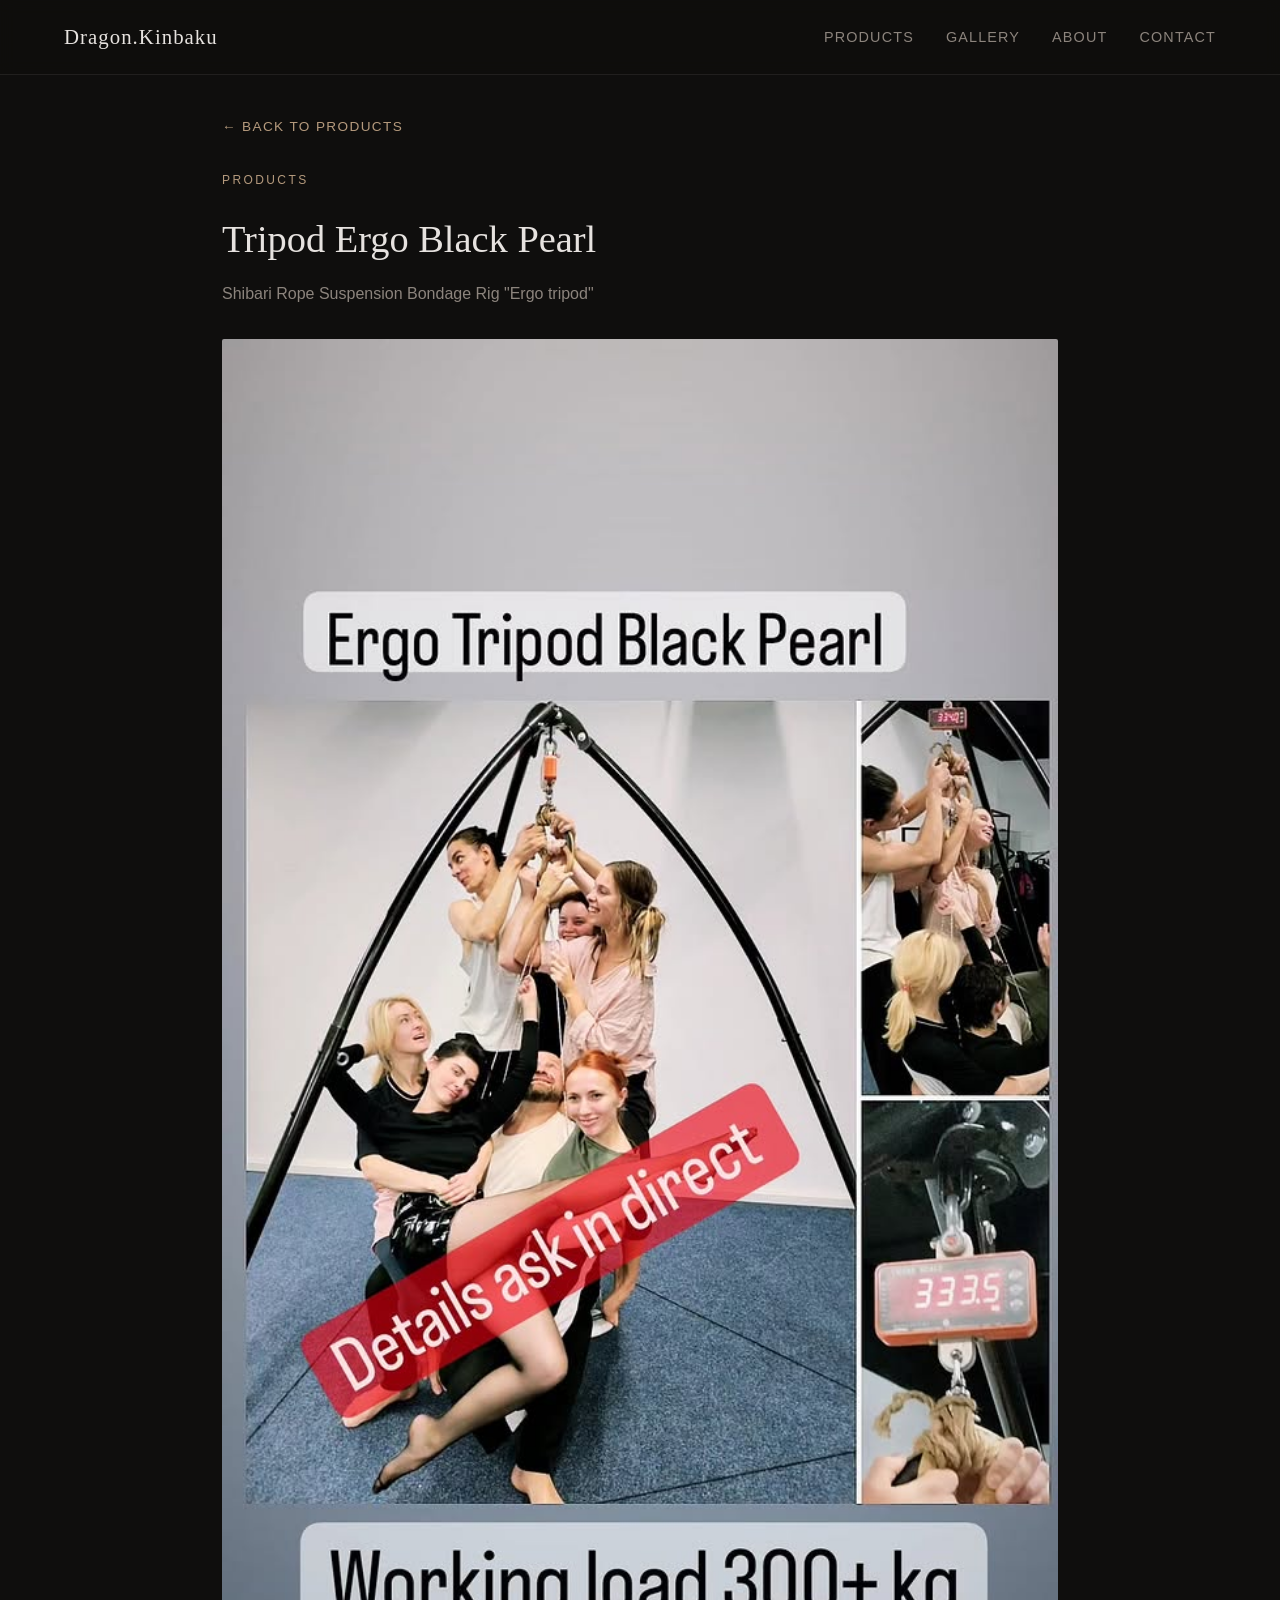
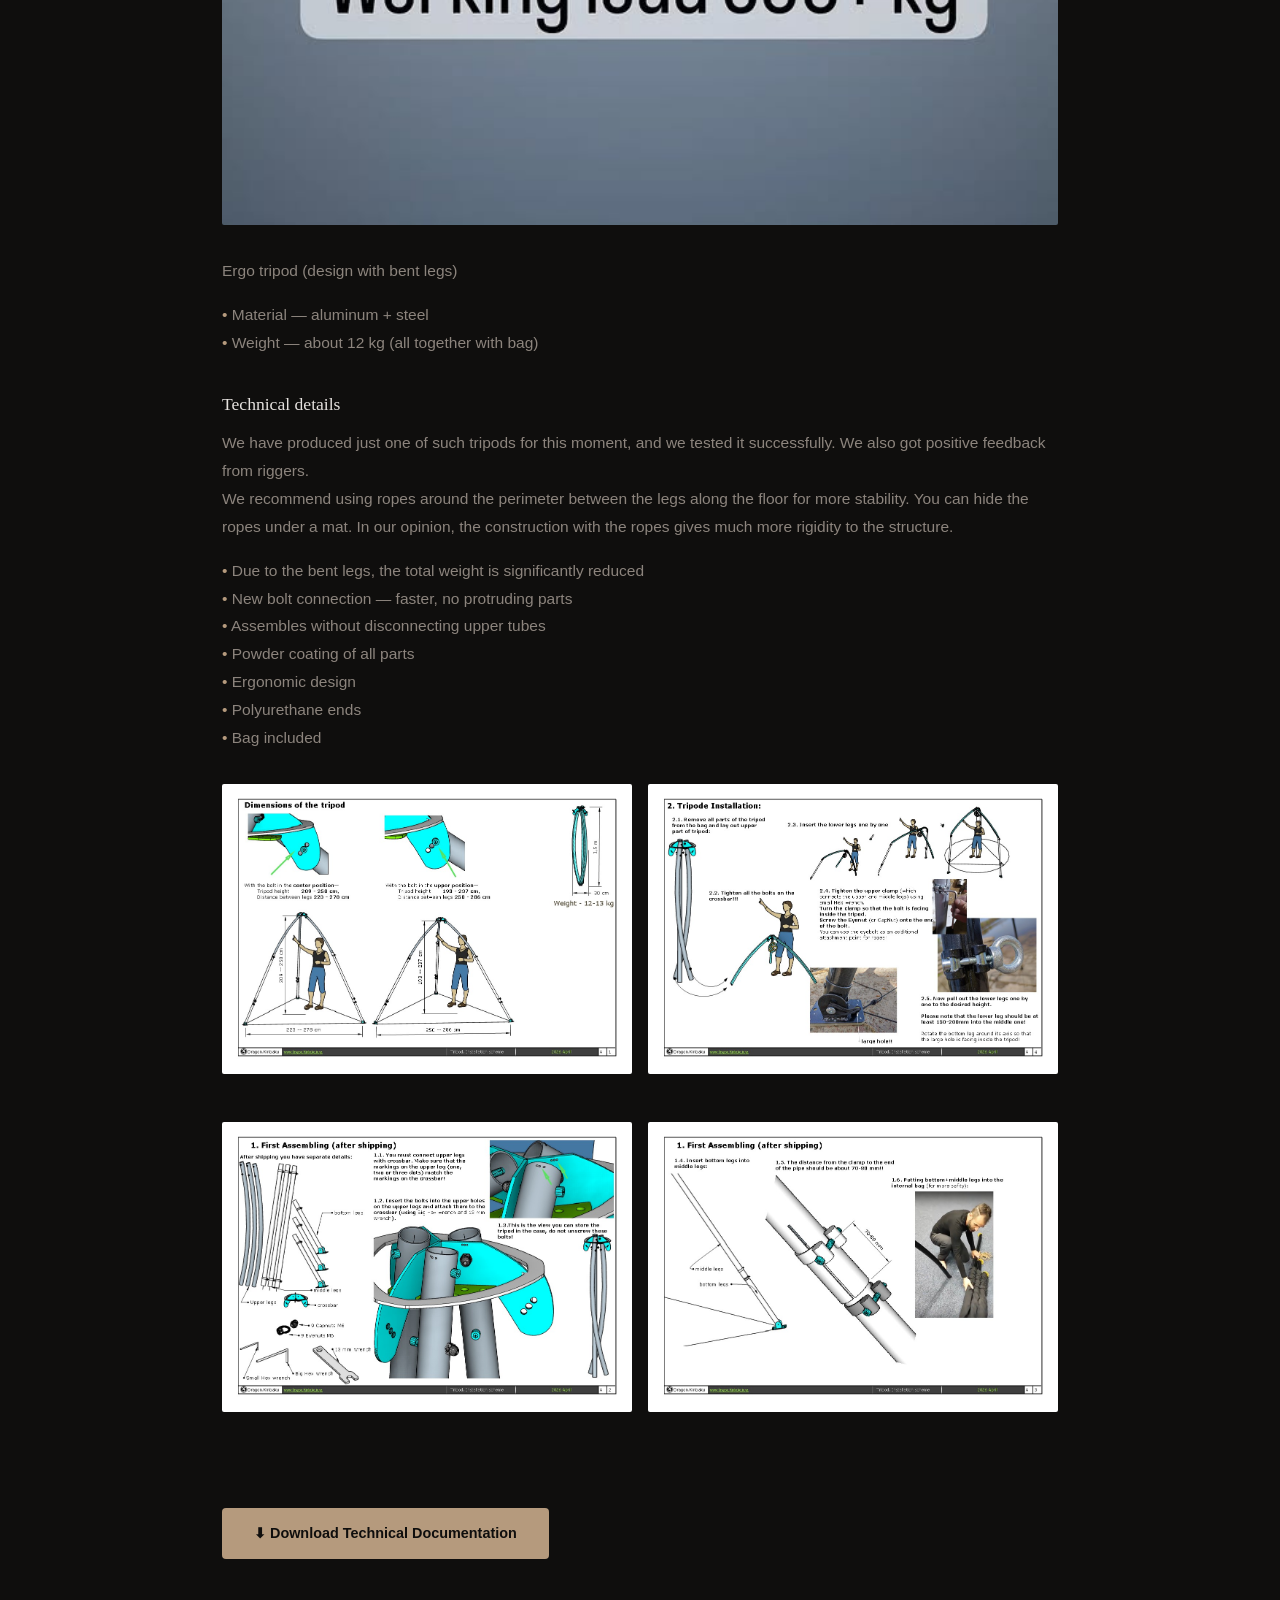
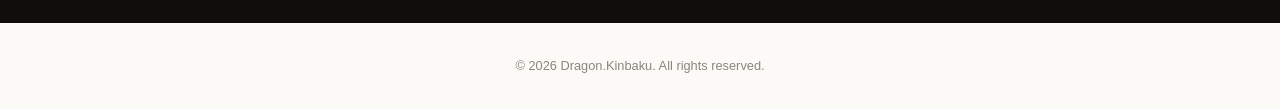
==== Tripode1/index.html @ fb248b82 "Виріб1 тепер окрема сторінка /Tripode1 замість модального вікна" ====
<!DOCTYPE html>
<html lang="en">
<head>
  <meta charset="UTF-8" />
  <meta name="viewport" content="width=device-width, initial-scale=1.0" />
  <title>Tripod Ergo Black Pearl — Dragon.Kinbaku</title>
  <link rel="stylesheet" href="../style.css" />
  <style>
    .product-page {
      max-width: 900px;
      margin: 0 auto;
      padding: 7rem 2rem 4rem;
    }
    .product-back {
      display: inline-block;
      margin-bottom: 2rem;
      color: var(--color-accent);
      text-decoration: none;
      font-size: 0.85rem;
      letter-spacing: 0.1em;
      text-transform: uppercase;
      transition: opacity 0.2s;
    }
    .product-back:hover { opacity: 0.7; }
    .product-label {
      font-size: 0.75rem;
      letter-spacing: 0.2em;
      text-transform: uppercase;
      color: var(--color-accent);
      margin-bottom: 1rem;
    }
    .product-title {
      font-family: var(--font-serif);
      font-size: clamp(1.8rem, 3vw, 2.8rem);
      font-weight: normal;
      color: var(--color-dark);
      margin-bottom: 0.5rem;
    }
    .product-short {
      color: var(--color-gray);
      font-size: 1rem;
      margin-bottom: 2rem;
    }
    .product-img {
      width: 100%;
      height: auto;
      display: block;
      border-radius: 2px;
      margin-bottom: 2rem;
      cursor: zoom-in;
    }
    .product-body {
      color: var(--color-gray);
      font-size: 0.97rem;
      line-height: 1.8;
    }
    .product-body ul {
      list-style: none;
      padding: 0;
      margin: 1rem 0;
    }
    .product-body ul li::before { content: "• "; color: var(--color-accent); }
    .product-body h3 {
      font-family: var(--font-serif);
      font-size: 1.1rem;
      font-weight: normal;
      color: var(--color-dark);
      margin: 2rem 0 0.5rem;
    }
    .product-images {
      display: grid;
      grid-template-columns: 1fr 1fr;
      gap: 1rem;
      margin: 2rem 0;
    }
    @media (max-width: 600px) {
      .product-images { grid-template-columns: 1fr; }
    }
    .download-btn {
      display: inline-block;
      margin-top: 2rem;
      padding: 0.85rem 2rem;
      background: var(--color-accent);
      color: #0f0e0d;
      text-decoration: none;
      font-weight: 600;
      font-size: 0.9rem;
      border-radius: 4px;
      transition: opacity 0.2s;
    }
    .download-btn:hover { opacity: 0.8; }
  </style>
</head>
<body style="background: var(--color-bg);">

  <!-- Nav -->
  <nav>
    <a href="../index.html#hero" class="nav-logo">Dragon.Kinbaku</a>
    <ul class="nav-links">
      <li><a href="../index.html#catalog">Products</a></li>
      <li><a href="../index.html#gallery">Gallery</a></li>
      <li><a href="../index.html#about">About</a></li>
      <li><a href="../index.html#contacts">Contact</a></li>
    </ul>
    <button class="burger" aria-label="Menu" aria-expanded="false">
      <span></span><span></span><span></span>
    </button>
  </nav>

  <div class="product-page">
    <a href="../index.html#catalog" class="product-back">← Back to Products</a>

    <p class="product-label">Products</p>
    <h1 class="product-title">Tripod Ergo Black Pearl</h1>
    <p class="product-short">Shibari Rope Suspension Bondage Rig "Ergo tripod"</p>

    <img src="../Portfolio/f03_Rig1.jpg" class="product-img zoomable" alt="Ergo tripod preview" />

    <div class="product-body">
      <p>Ergo tripod (design with bent legs)</p>

      <ul>
        <li>Material — aluminum + steel</li>
        <li>Weight — about 12 kg (all together with bag)</li>
      </ul>

      <h3>Technical details</h3>
      <p>We have produced just one of such tripods for this moment, and we tested it successfully. We also got positive feedback from riggers.</p>
      <p>We recommend using ropes around the perimeter between the legs along the floor for more stability. You can hide the ropes under a mat. In our opinion, the construction with the ropes gives much more rigidity to the structure.</p>

      <ul>
        <li>Due to the bent legs, the total weight is significantly reduced</li>
        <li>New bolt connection — faster, no protruding parts</li>
        <li>Assembles without disconnecting upper tubes</li>
        <li>Powder coating of all parts</li>
        <li>Ergonomic design</li>
        <li>Polyurethane ends</li>
        <li>Bag included</li>
      </ul>
    </div>

    <div class="product-images">
      <img src="../Portfolio/Ergo Tripod Dragon.Kinbaku 2026_04_13_1_Dimensions of the tripod.jpg" class="product-img zoomable" alt="Dimensions" />
      <img src="../Portfolio/Ergo Tripod Dragon.Kinbaku 2026_04_13_4_Installation.jpg" class="product-img zoomable" alt="Installation" />
      <img src="../Portfolio/Ergo Tripod Dragon.Kinbaku 2026_04_13_2_Assembling1.jpg" class="product-img zoomable" alt="Assembling 1" />
      <img src="../Portfolio/Ergo Tripod Dragon.Kinbaku 2026_04_13_3_Assembling2.jpg" class="product-img zoomable" alt="Assembling 2" />
    </div>

    <a class="download-btn" href="../Portfolio/Ergo Tripod Dragon.Kinbaku 2026_04_13.pdf" download>⬇ Download Technical Documentation</a>
  </div>

  <!-- Lightbox -->
  <div class="lightbox" id="lightbox" role="dialog" aria-modal="true">
    <button class="lightbox-close" aria-label="Close">&times;</button>
    <img class="lightbox-img" id="lightboxImg" src="" alt="" />
  </div>

  <!-- Footer -->
  <footer>
    <p>© 2026 Dragon.Kinbaku. All rights reserved.</p>
  </footer>

  <script>
    const burger = document.querySelector('.burger');
    const navLinks = document.querySelector('.nav-links');
    burger.addEventListener('click', () => {
      const isOpen = navLinks.classList.toggle('open');
      burger.classList.toggle('active');
      burger.setAttribute('aria-expanded', isOpen);
    });

    const lightbox = document.getElementById('lightbox');
    const lightboxImg = document.getElementById('lightboxImg');
    document.querySelectorAll('.zoomable').forEach(img => {
      img.addEventListener('click', () => {
        lightboxImg.src = img.src;
        lightboxImg.alt = img.alt;
        lightbox.classList.add('open');
        document.body.style.overflow = 'hidden';
      });
    });
    const closeLightbox = () => {
      lightbox.classList.remove('open');
      document.body.style.overflow = '';
    };
    document.querySelector('.lightbox-close').addEventListener('click', closeLightbox);
    lightbox.addEventListener('click', e => { if (e.target === lightbox) closeLightbox(); });
    document.addEventListener('keydown', e => { if (e.key === 'Escape') closeLightbox(); });
  </script>

</body>
</html>
---- style.css ----
/* ===== Variables ===== */
:root {
  --color-bg: #0f0e0d;
  --color-white: #fcfaf7;
  --color-beige: #1f1d1b;
  --color-dark: #e6e2df;
  --color-gray: #8c847d;
  --color-accent: #b59a7d;
  --font-serif: 'Georgia', 'Times New Roman', serif;
  --font-sans: 'Helvetica Neue', Arial, sans-serif;
}

/* ===== Reset ===== */
*, *::before, *::after { box-sizing: border-box; margin: 0; padding: 0; }
html { scroll-behavior: smooth; scroll-padding-top: 70px; }
body {
  background: var(--color-bg);
  color: var(--color-dark);
  font-family: var(--font-sans);
  line-height: 1.7;
}

/* ===== Nav ===== */
nav {
  position: fixed;
  top: 0; left: 0; right: 0;
  background: rgba(15, 14, 13, 0.92);
  backdrop-filter: blur(8px);
  display: flex;
  justify-content: space-between;
  align-items: center;
  padding: 1.2rem 4rem;
  z-index: 100;
  border-bottom: 1px solid rgba(255,255,255,0.08);
}
.nav-logo {
  font-family: var(--font-serif);
  font-size: 1.3rem;
  color: var(--color-dark);
  text-decoration: none;
  letter-spacing: 0.05em;
}
.nav-links { display: flex; gap: 2rem; list-style: none; }
.nav-links a {
  text-decoration: none;
  color: var(--color-gray);
  font-size: 0.9rem;
  letter-spacing: 0.08em;
  text-transform: uppercase;
  transition: color 0.2s;
}
.nav-links a:hover { color: var(--color-dark); }

/* ===== Hero ===== */
#hero {
  min-height: 100vh;
  display: flex;
  flex-direction: column;
  justify-content: center;
  align-items: center;
  text-align: center;
  padding: 0;
  position: relative;
  overflow: hidden;
  background: var(--color-dark);
}
.hero-content {
  position: relative;
  z-index: 1;
  display: flex;
  flex-direction: column;
  align-items: center;
  padding: 6rem 2rem 4rem;
}
.hero-subtitle {
  font-size: 0.85rem;
  letter-spacing: 0.2em;
  text-transform: uppercase;
  color: rgba(255,255,255,0.7);
  margin-bottom: 1.5rem;
}
.hero-title {
  font-family: var(--font-serif);
  font-size: clamp(2.5rem, 6vw, 5rem);
  font-weight: normal;
  line-height: 1.2;
  color: var(--color-white);
  margin-bottom: 1.5rem;
}
.hero-desc {
  font-size: 1rem;
  color: rgba(255,255,255,0.75);
  max-width: 480px;
  margin-bottom: 2.5rem;
}
.btn {
  display: inline-block;
  padding: 0.85rem 2.5rem;
  border: 1px solid rgba(255,255,255,0.8);
  color: var(--color-white);
  text-decoration: none;
  font-size: 0.85rem;
  letter-spacing: 0.1em;
  text-transform: uppercase;
  transition: background 0.2s, color 0.2s;
}
.btn:hover { background: var(--color-white); color: var(--color-dark); }

/* ===== Sections ===== */
section { padding: 6rem 2rem; }
.section-label {
  font-size: 0.75rem;
  letter-spacing: 0.2em;
  text-transform: uppercase;
  color: var(--color-accent);
  margin-bottom: 1rem;
  text-align: center;
}
.section-title {
  font-family: var(--font-serif);
  font-size: clamp(1.8rem, 3vw, 2.8rem);
  font-weight: normal;
  text-align: center;
  margin-bottom: 3.5rem;
  color: var(--color-dark);
}

/* ===== Gallery ===== */
#gallery { background: var(--color-bg); }
.gallery-grid {
  display: grid;
  grid-template-columns: repeat(auto-fill, minmax(320px, 1fr));
  gap: 2rem;
  max-width: 1100px;
  margin: 0 auto;
  justify-items: center;
}
.gallery-grid blockquote {
  width: 100% !important;
  max-width: 100% !important;
}
.gallery-item {
  overflow: hidden;
  border-radius: 2px;
}
.gallery-item img {
  width: 100%;
  height: auto;
  display: block;
  border-radius: 2px;
  transition: transform 0.4s ease;
}
.gallery-item:hover img {
  transform: scale(1.05);
}

/* ===== Catalog ===== */
#catalog { background: var(--color-beige); }
.catalog-grid {
  display: grid;
  grid-template-columns: repeat(auto-fill, minmax(260px, 1fr));
  gap: 2rem;
  max-width: 900px;
  margin: 0 auto;
}
.catalog-item {
  border: 1px solid rgba(255,255,255,0.08);
  padding: 2.5rem 2rem;
  cursor: pointer;
  transition: border-color 0.3s, transform 0.3s;
  text-align: center;
  text-decoration: none;
  display: block;
  color: inherit;
}
.catalog-item:hover {
  border-color: var(--color-accent);
  transform: translateY(-4px);
}
.catalog-icon {
  font-family: var(--font-serif);
  font-size: 2rem;
  color: var(--color-accent);
  margin-bottom: 1rem;
  opacity: 0.7;
}
.catalog-name {
  font-family: var(--font-serif);
  font-size: 1.2rem;
  font-weight: normal;
  color: var(--color-dark);
  margin-bottom: 0.8rem;
}
.catalog-short {
  font-size: 0.9rem;
  color: var(--color-gray);
  margin-bottom: 1.2rem;
}
.catalog-more {
  font-size: 0.8rem;
  letter-spacing: 0.08em;
  color: var(--color-accent);
  text-transform: uppercase;
}

/* ===== Modal ===== */
.modal-overlay {
  display: none;
  position: fixed;
  inset: 0;
  background: rgba(0,0,0,0.85);
  z-index: 1000;
  align-items: center;
  justify-content: center;
}
.modal-overlay.open { display: flex; }
.modal {
  background: #1a1917;
  border: 1px solid rgba(255,255,255,0.1);
  padding: 0;
  max-width: min(95vw, 1100px);
  width: 95%;
  position: relative;
}
.modal-header {
  display: flex;
  justify-content: space-between;
  align-items: flex-start;
  padding: 2rem 2rem 1rem;
  border-bottom: 1px solid rgba(255,255,255,0.07);
  flex-shrink: 0;
}
.modal-close {
  background: none;
  border: none;
  color: var(--color-gray);
  font-size: 2rem;
  cursor: pointer;
  line-height: 1;
  transition: color 0.2s;
  margin-left: 1rem;
  flex-shrink: 0;
}
.modal-close:hover { color: var(--color-white); }
.modal-title {
  font-family: var(--font-serif);
  font-size: 1.5rem;
  font-weight: normal;
  color: var(--color-dark);
}
.modal-scroll {
  overflow-y: auto;
  -webkit-overflow-scrolling: touch;
  padding: 1.5rem 2rem 2rem;
  max-height: calc(85vh - 140px);
}
.modal-body {
  color: var(--color-gray);
  font-size: 0.97rem;
  line-height: 1.8;
}
.modal-img {
  width: 100%;
  height: auto;
  display: block;
  margin-bottom: 1rem;
  border-radius: 2px;
}
.modal-footer {
  padding: 1rem 2rem;
  border-top: 1px solid rgba(255,255,255,0.07);
  flex-shrink: 0;
  text-align: right;
}
.modal-btn-close {
  display: inline-block;
  padding: 0.6rem 1.8rem;
  border: 1px solid rgba(255,255,255,0.3);
  color: var(--color-dark);
  background: none;
  font-size: 0.85rem;
  letter-spacing: 0.08em;
  text-transform: uppercase;
  cursor: pointer;
  transition: background 0.2s, color 0.2s;
}
.modal-btn-close:hover { background: var(--color-dark); color: var(--color-bg); }

/* ===== About ===== */
#about { background: var(--color-white); }
.about-inner {
  max-width: 680px;
  margin: 0 auto;
  text-align: center;
}
.about-inner p {
  color: var(--color-gray);
  font-size: 1.05rem;
  margin-bottom: 1.2rem;
}

/* Master photo */
.about-photo-wrap {
  width: 160px;
  height: 160px;
  border-radius: 50%;
  margin: 0 auto 2.5rem;
  overflow: hidden;
  border: 2px solid var(--color-beige);
  position: relative;
}
.about-photo {
  width: 100%; height: 100%;
  object-fit: cover;
  display: none; /* hidden until src is set */
}
.about-photo-placeholder {
  width: 100%; height: 100%;
  background: var(--color-beige);
  display: flex;
  align-items: center;
  justify-content: center;
}
.about-photo-placeholder svg {
  width: 64px; height: 64px;
  color: var(--color-accent);
  opacity: 0.5;
}

/* ===== Contacts ===== */
#contacts { background: var(--color-beige); }
.contacts-inner {
  max-width: 480px;
  margin: 0 auto;
  text-align: center;
}
.contacts-inner p { color: var(--color-gray); margin-bottom: 2rem; }
.contact-links { display: flex; flex-direction: column; gap: 1rem; align-items: center; }
.contact-link {
  display: flex;
  align-items: center;
  gap: 0.6rem;
  text-decoration: none;
  color: var(--color-dark);
  font-size: 0.95rem;
  letter-spacing: 0.05em;
  transition: color 0.2s;
}
.contact-link:hover { color: var(--color-accent); }
.contact-link svg { width: 18px; height: 18px; }

/* ===== Footer ===== */
footer {
  text-align: center;
  padding: 2rem;
  font-size: 0.8rem;
  color: var(--color-gray);
  background: var(--color-white);
}

/* ===== Lightbox ===== */
.lightbox {
  display: none;
  position: fixed;
  inset: 0;
  background: rgba(0,0,0,0.92);
  z-index: 1000;
  align-items: center;
  justify-content: center;
}
.lightbox.open { display: flex; }
.lightbox-img {
  max-width: 90vw;
  max-height: 90vh;
  object-fit: contain;
  border-radius: 2px;
}
.lightbox-close {
  position: absolute;
  top: 1.5rem; right: 2rem;
  background: none;
  border: none;
  color: var(--color-white);
  font-size: 2.5rem;
  cursor: pointer;
  line-height: 1;
  opacity: 0.7;
  transition: opacity 0.2s;
}
.lightbox-close:hover { opacity: 1; }

/* ===== Burger button ===== */
.burger {
  display: none;
  flex-direction: column;
  gap: 5px;
  background: none;
  border: none;
  cursor: pointer;
  padding: 4px;
}
.burger span {
  display: block;
  width: 24px;
  height: 2px;
  background: var(--color-dark);
  transition: transform 0.3s, opacity 0.3s;
}
/* Animate burger → X when active */
.burger.active span:nth-child(1) { transform: translateY(7px) rotate(45deg); }
.burger.active span:nth-child(2) { opacity: 0; }
.burger.active span:nth-child(3) { transform: translateY(-7px) rotate(-45deg); }

/* ===== Scroll animations ===== */
.fade-in { opacity: 1; }
.fade-in > * {
  opacity: 0;
  transform: translateY(30px);
  transition: opacity 0.7s ease, transform 0.7s ease;
}
.fade-in.visible > * {
  opacity: 1;
  transform: translateY(0);
}

/* ===== Responsive ===== */
@media (max-width: 768px) {
  nav { padding: 1rem 1.5rem; }
  .burger { display: flex; }

  /* Mobile nav — dropdown */
  .nav-links {
    display: none;
    position: absolute;
    top: 100%;
    left: 0; right: 0;
    background: rgba(15, 14, 13, 0.97);
    flex-direction: column;
    align-items: center;
    gap: 0;
    border-bottom: 1px solid rgba(255,255,255,0.08);
    padding: 0;
  }
  .nav-links.open { display: flex; }
  .nav-links li { width: 100%; text-align: center; }
  .nav-links a {
    display: block;
    padding: 1rem;
    font-size: 1rem;
    border-bottom: 1px solid var(--color-beige);
  }

  .gallery-grid { grid-template-columns: 1fr; }
  section { padding: 4rem 1.5rem; }
  #hero { padding: 6rem 1.5rem 3rem; }
}

/* PDF block inside modal */
.pdf-block {
  margin-top: 1.5rem;
  border-top: 1px solid #333;
  padding-top: 1.5rem;
  display: flex;
  flex-direction: column;
  gap: 1rem;
}

.pdf-title {
  font-size: 1rem;
  color: var(--color-dark);
  margin: 0;
}

.pdf-viewer {
  width: 100%;
  height: 500px;
  border: 1px solid #444;
  border-radius: 4px;
  background: #fff;
}

.pdf-download {
  display: inline-block;
  padding: 0.6rem 1.4rem;
  background: var(--color-accent);
  color: #0f0e0d;
  border-radius: 4px;
  text-decoration: none;
  font-weight: 600;
  align-self: flex-start;
  transition: opacity 0.2s;
}

.pdf-download:hover { opacity: 0.8; }

.pdf-open-mobile { display: none; }

@media (max-width: 768px) {
  .pdf-viewer { display: none; }
  .pdf-open-mobile {
    display: inline-block;
    padding: 0.6rem 1.4rem;
    background: transparent;
    color: var(--color-accent);
    border: 1px solid var(--color-accent);
    border-radius: 4px;
    text-decoration: none;
    font-weight: 600;
    align-self: flex-start;
    transition: opacity 0.2s;
  }
  .pdf-open-mobile:hover { opacity: 0.8; }
}
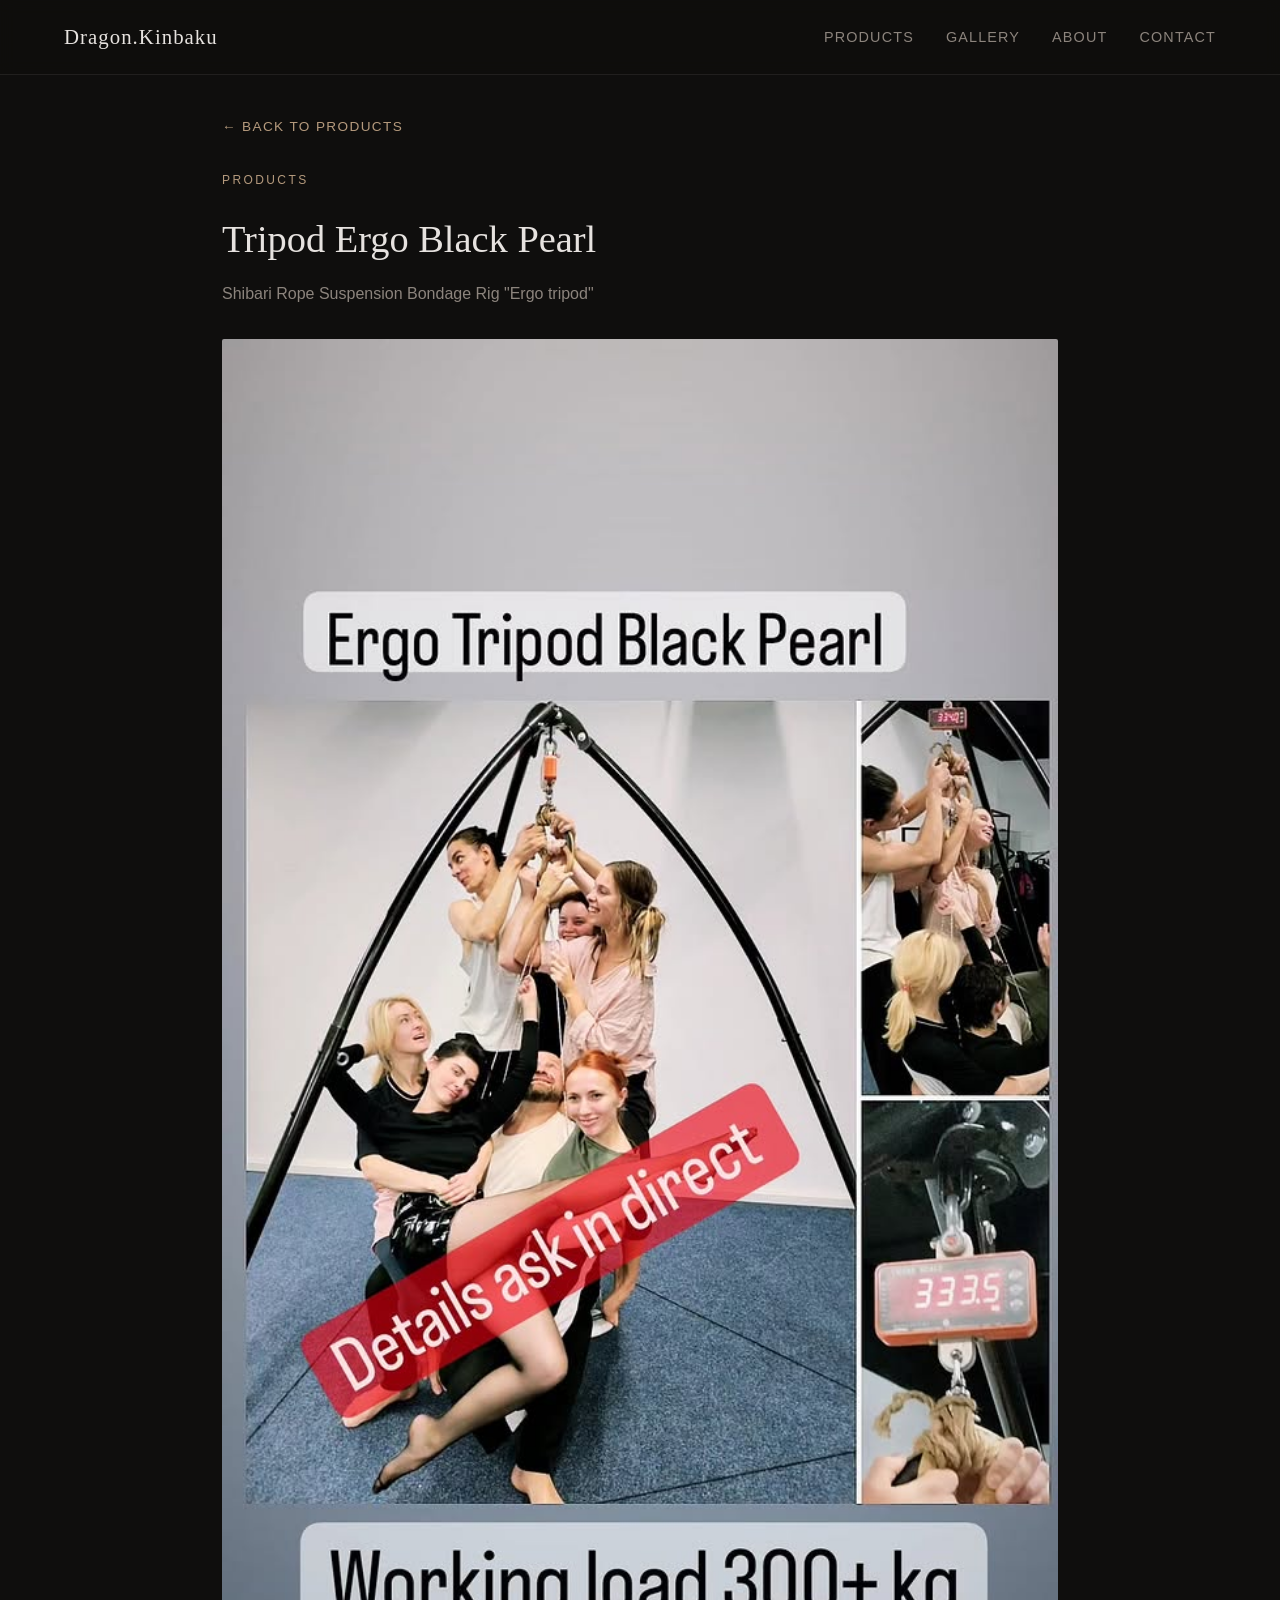
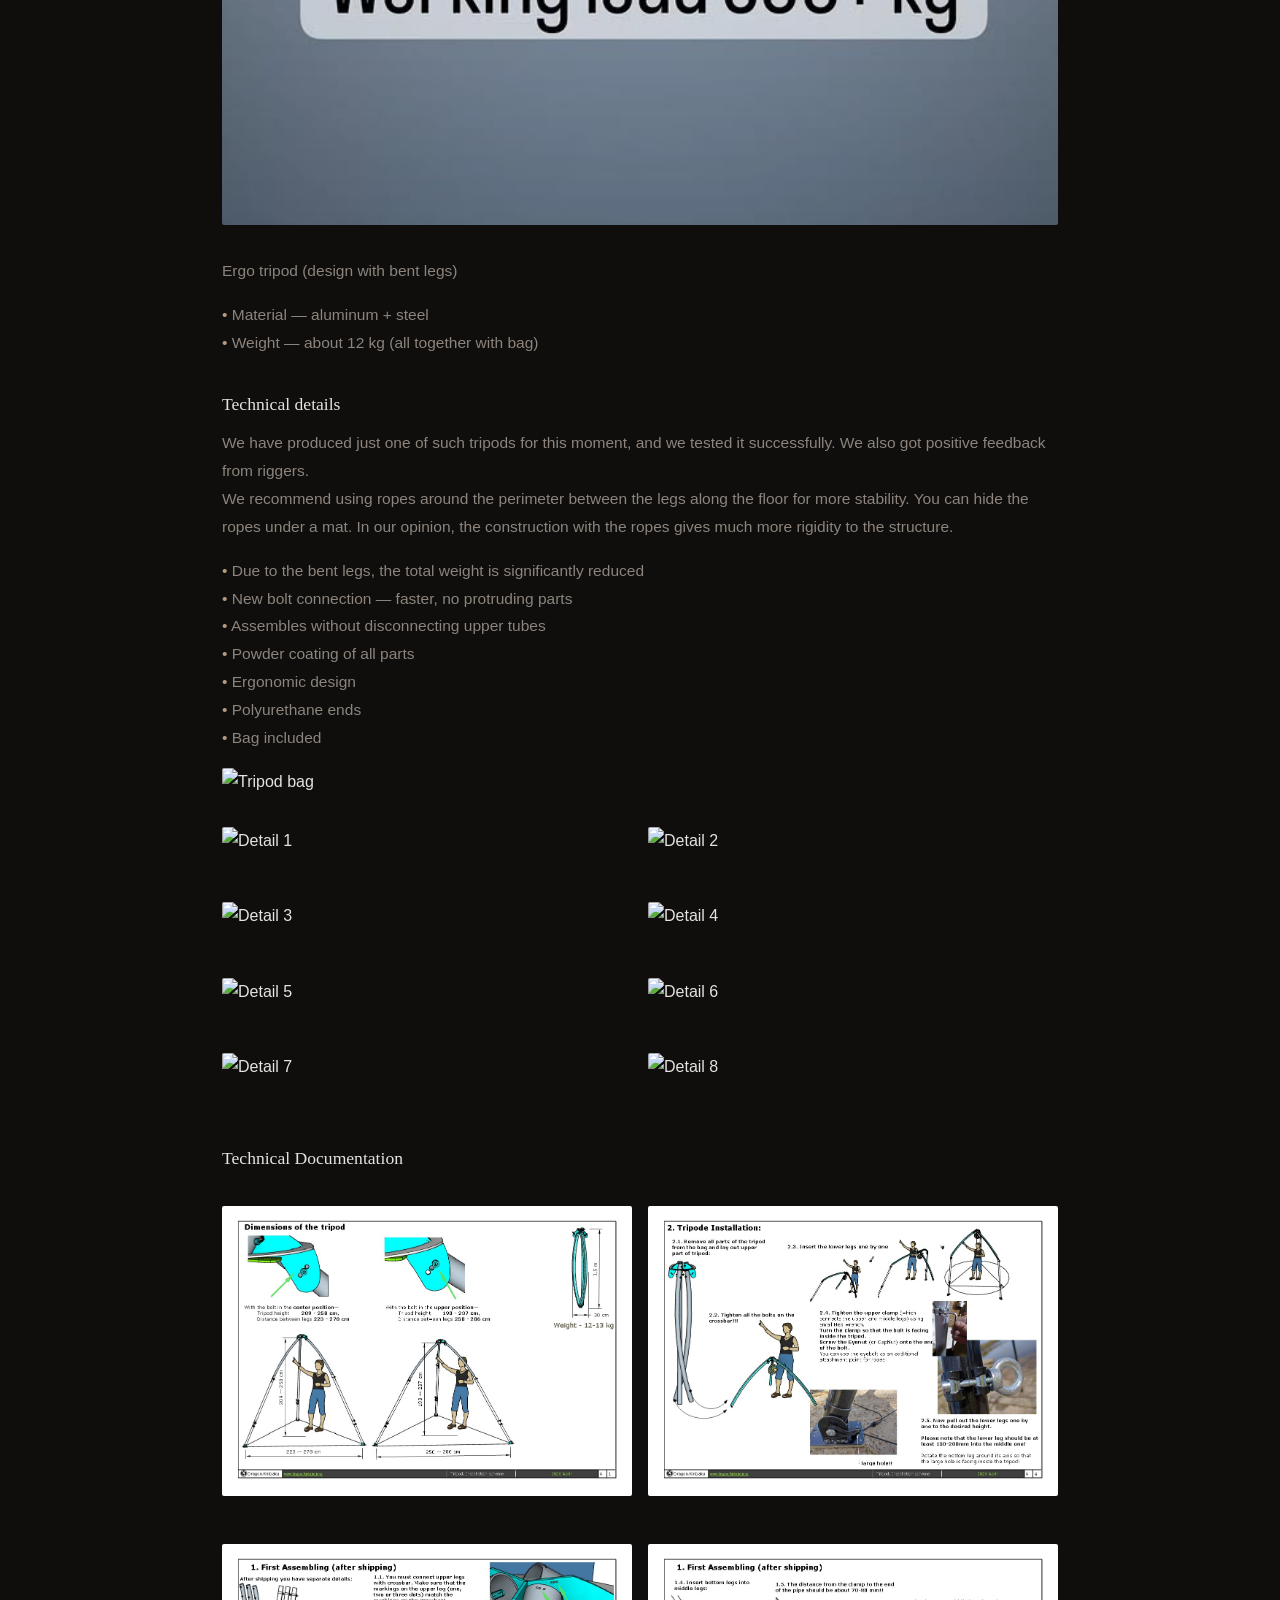
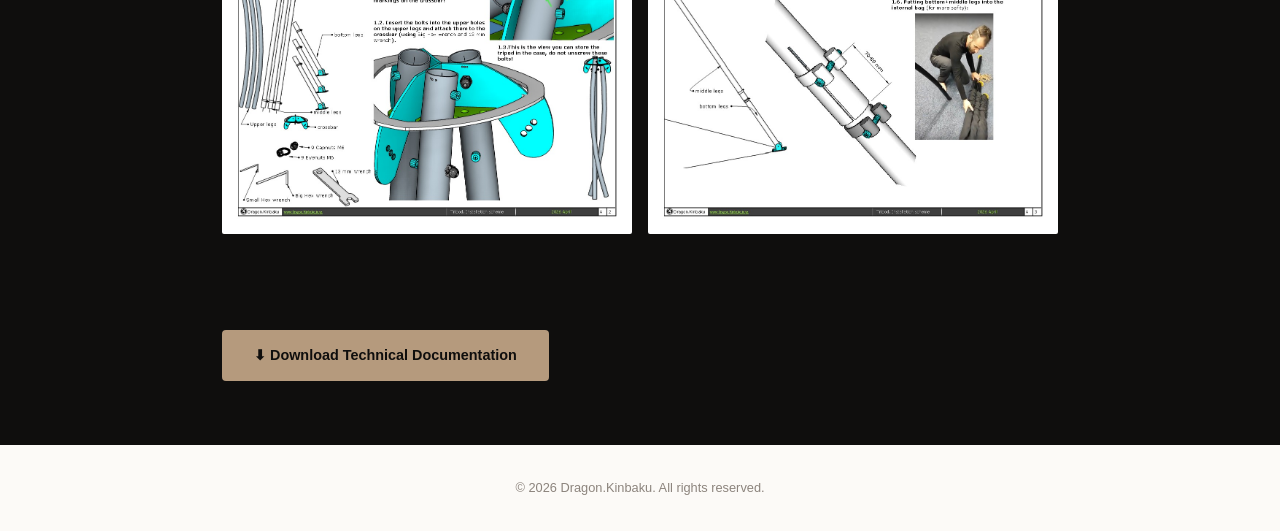
==== commit 46a99bff: "Додати фото сумки та деталей до сторінки Tripode1" ====
--- a/Tripode1/index.html
+++ b/Tripode1/index.html
@@ -139,6 +139,22 @@
       </ul>
     </div>
 
+    <!-- Bag photo -->
+    <img src="../Portfolio/Tripod bag.jpg" class="product-img zoomable" alt="Tripod bag" />
+
+    <!-- Detail photos grid -->
+    <div class="product-images">
+      <img src="../Portfolio/Tripode_details1.jpg" class="product-img zoomable" alt="Detail 1" />
+      <img src="../Portfolio/Tripode_details2.jpg" class="product-img zoomable" alt="Detail 2" />
+      <img src="../Portfolio/Tripode_details3.jpg" class="product-img zoomable" alt="Detail 3" />
+      <img src="../Portfolio/Tripode_details4.jpg" class="product-img zoomable" alt="Detail 4" />
+      <img src="../Portfolio/Tripode_details5.jpg" class="product-img zoomable" alt="Detail 5" />
+      <img src="../Portfolio/Tripode_details6.jpg" class="product-img zoomable" alt="Detail 6" />
+      <img src="../Portfolio/Tripode_details7.jpg" class="product-img zoomable" alt="Detail 7" />
+      <img src="../Portfolio/Tripode_details8.jpg" class="product-img zoomable" alt="Detail 8" />
+    </div>
+
+    <h3 style="font-family: var(--font-serif); font-size: 1.1rem; font-weight: normal; color: var(--color-dark); margin: 2rem 0 1rem;">Technical Documentation</h3>
     <div class="product-images">
       <img src="../Portfolio/Ergo Tripod Dragon.Kinbaku 2026_04_13_1_Dimensions of the tripod.jpg" class="product-img zoomable" alt="Dimensions" />
       <img src="../Portfolio/Ergo Tripod Dragon.Kinbaku 2026_04_13_4_Installation.jpg" class="product-img zoomable" alt="Installation" />
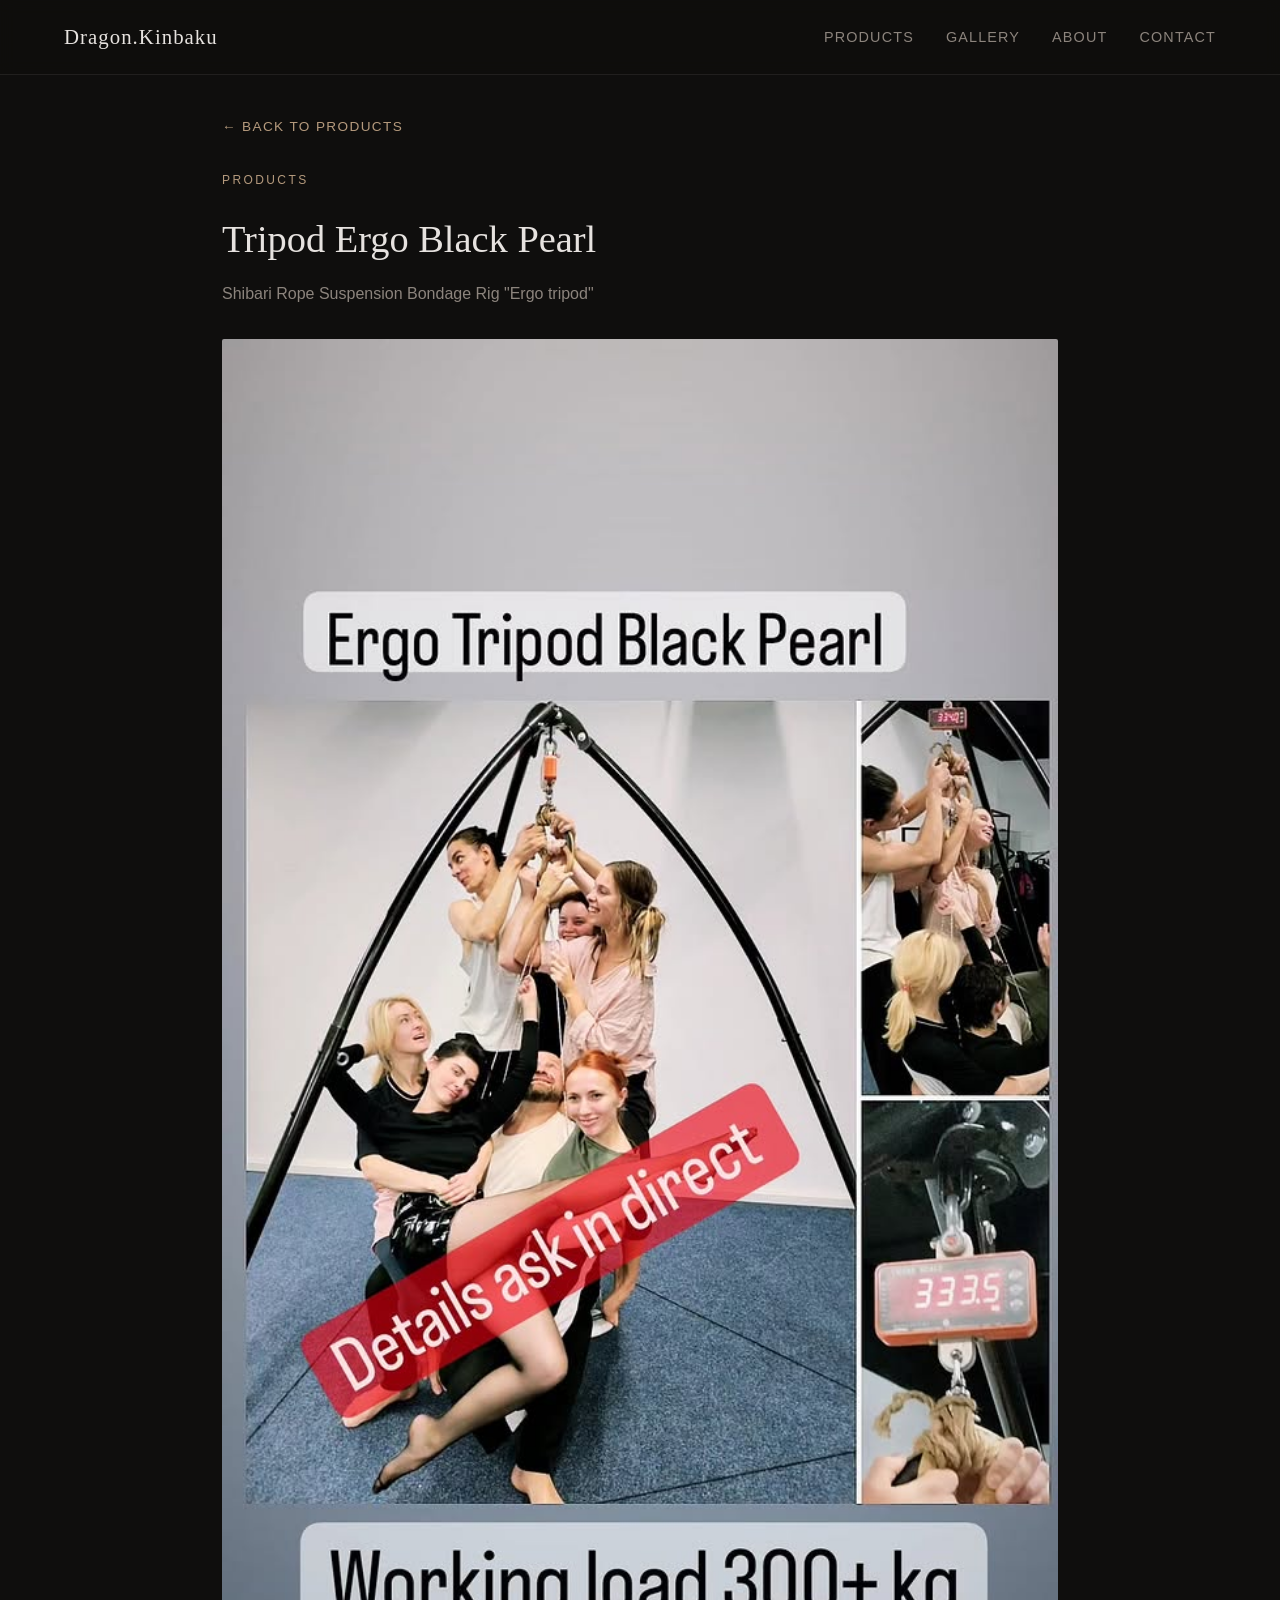
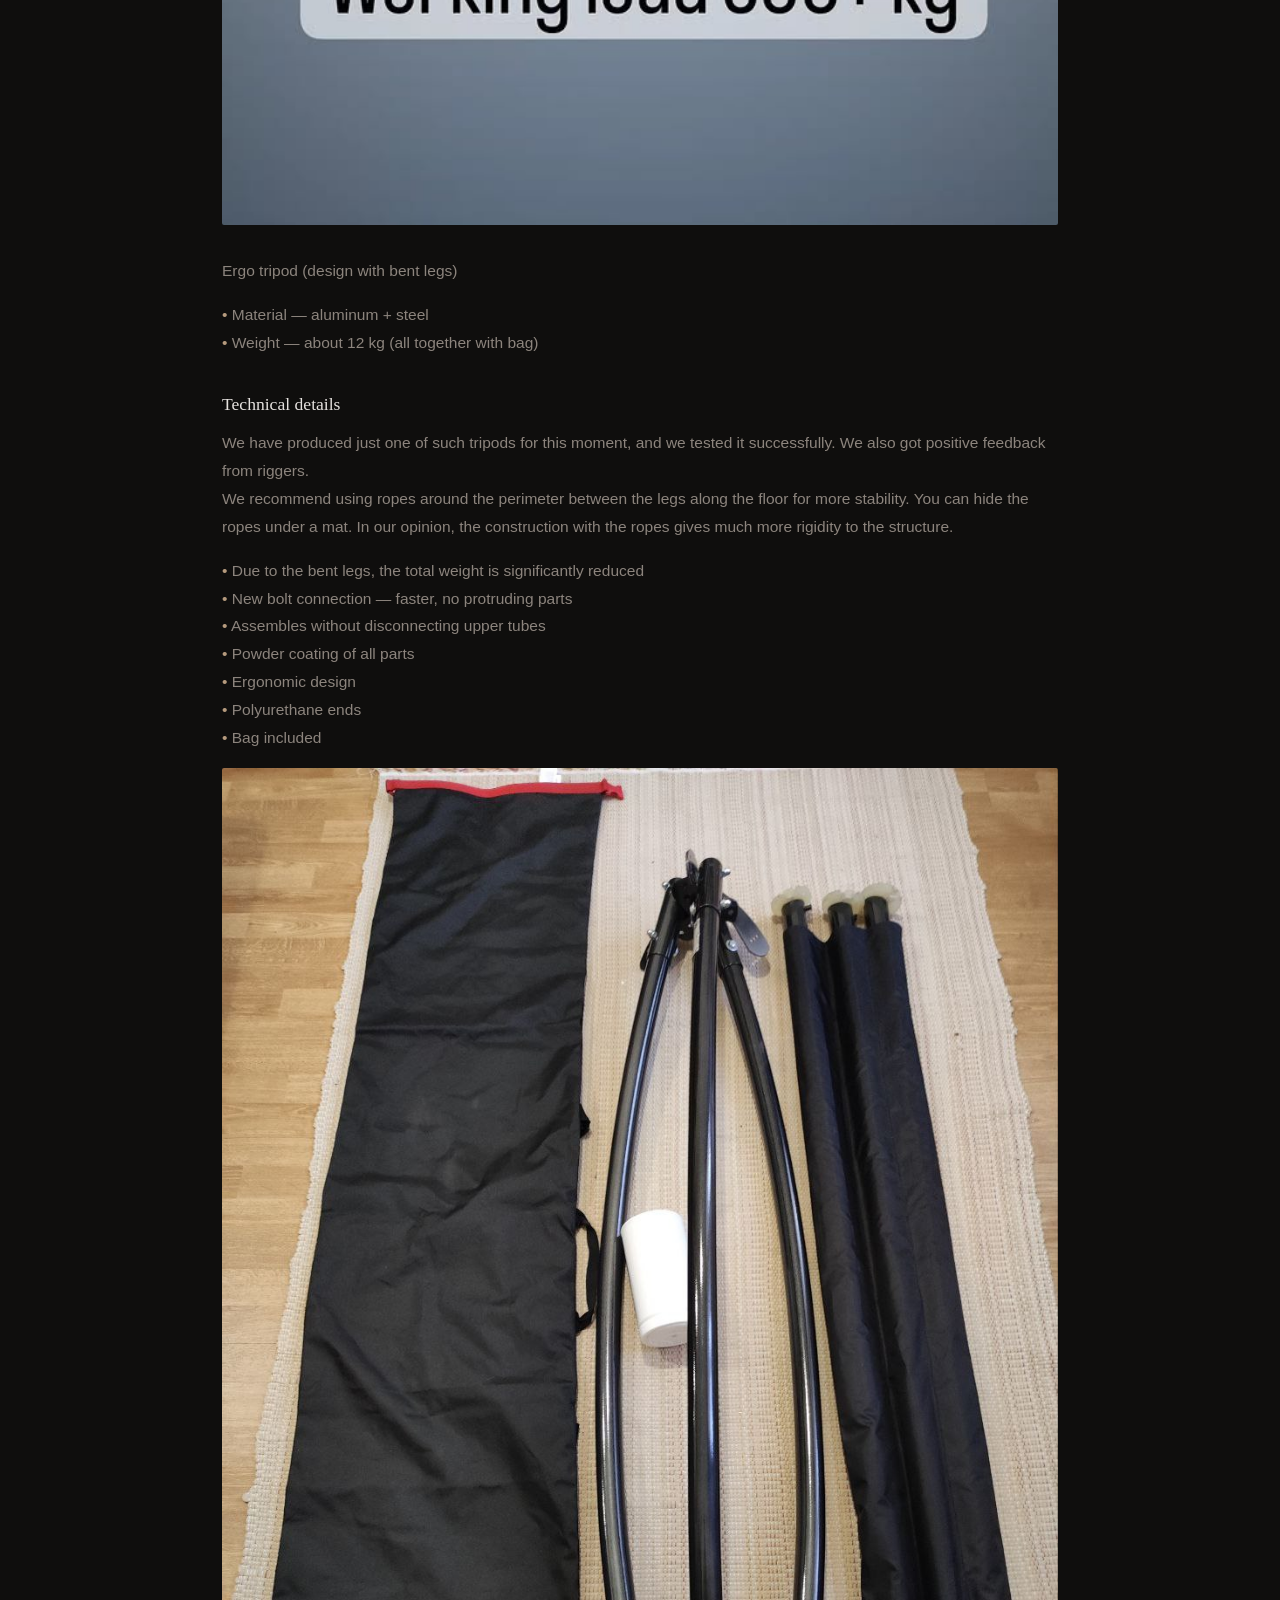
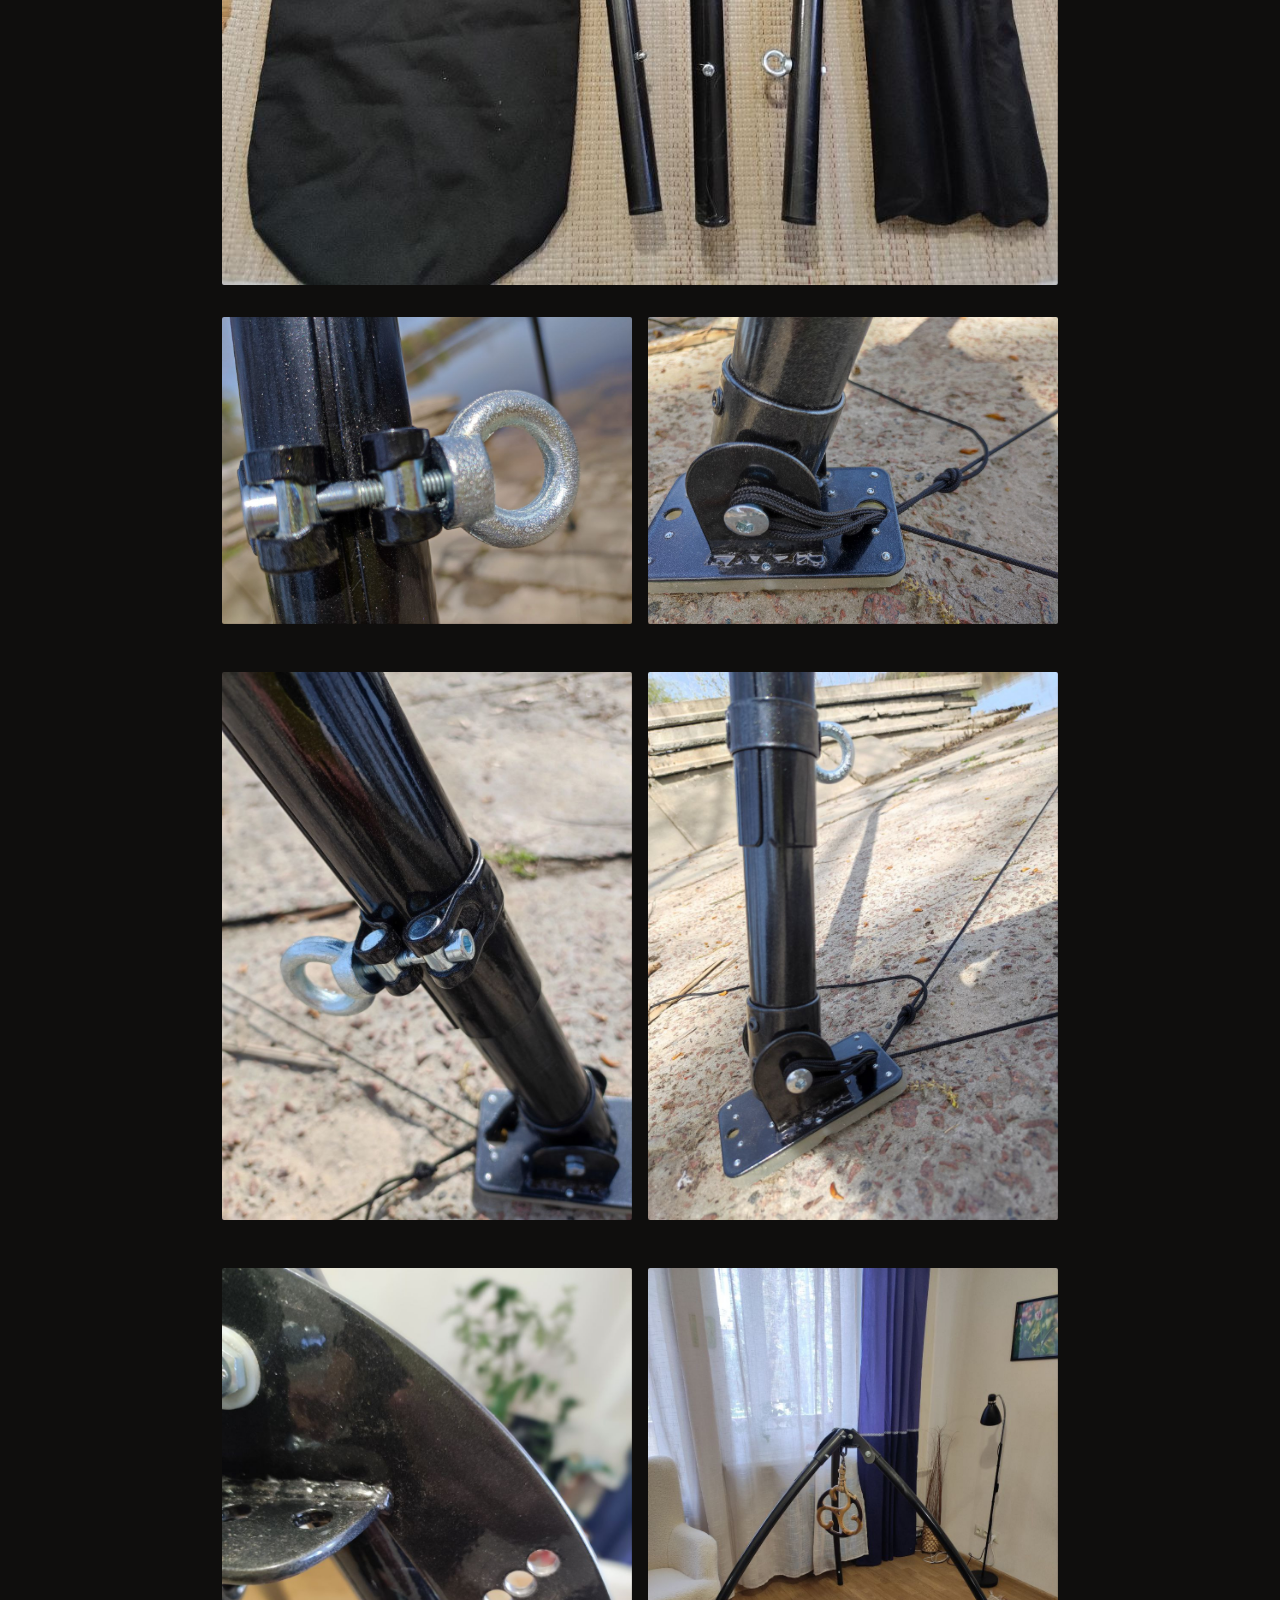
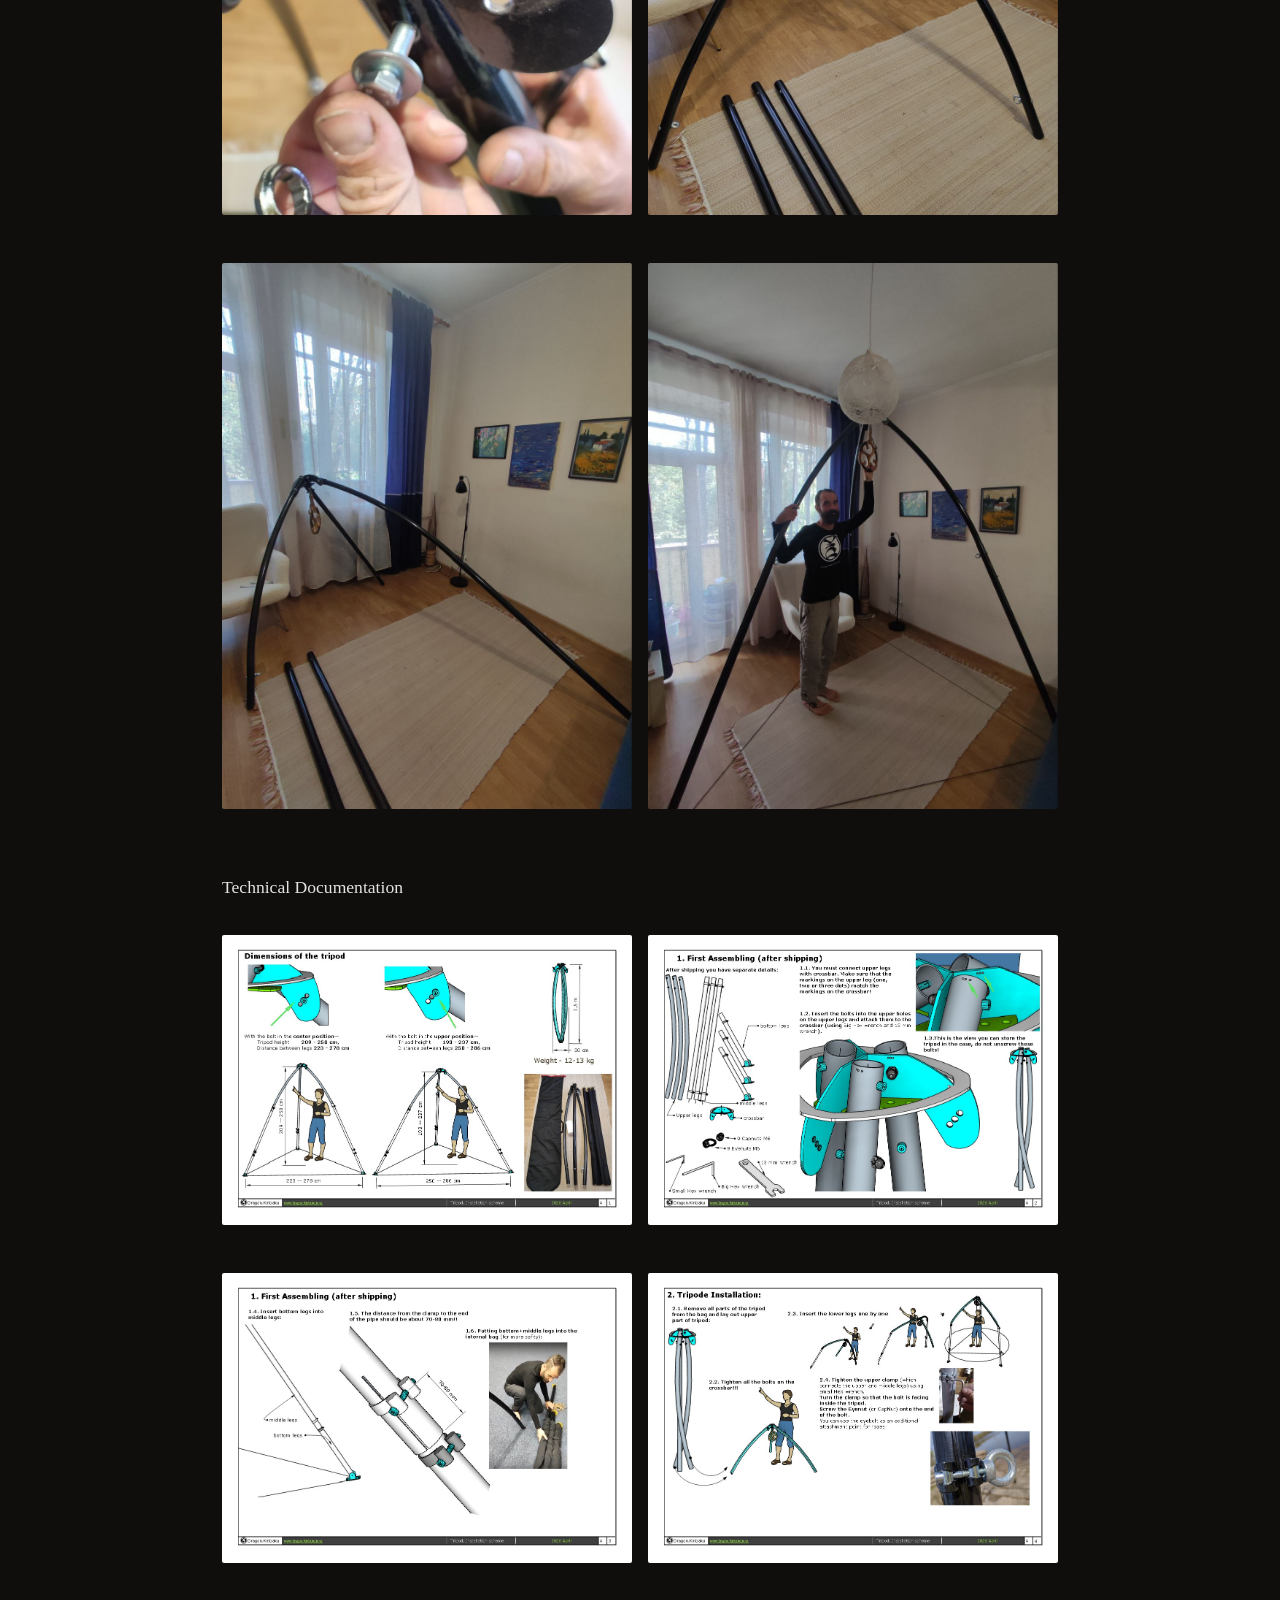
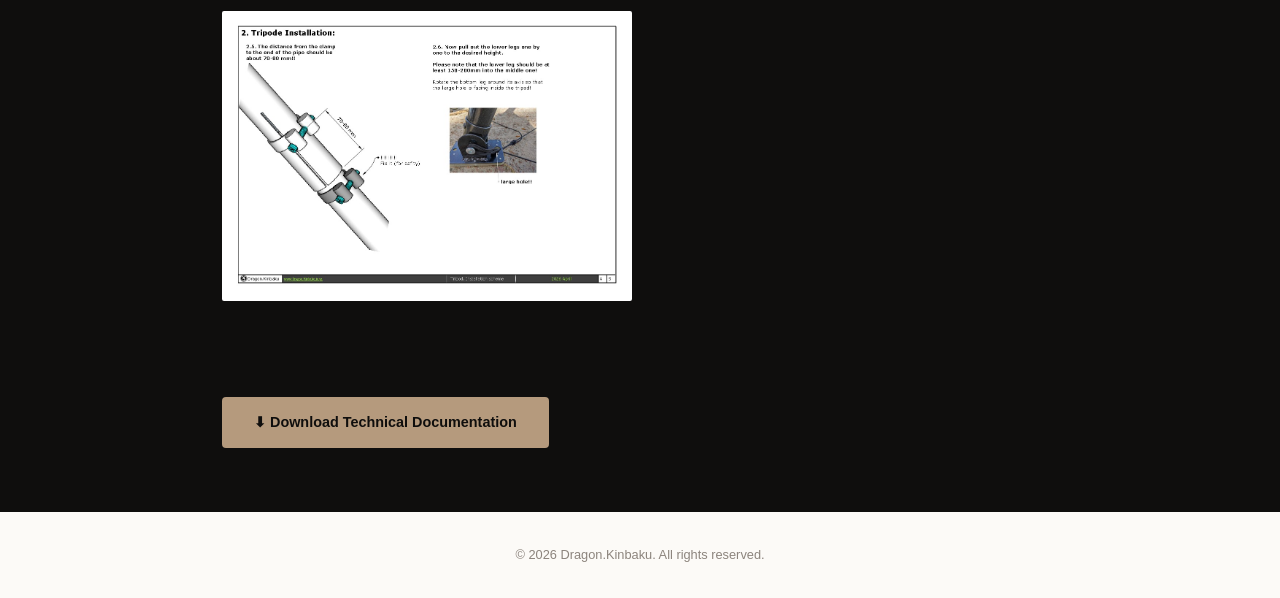
==== commit 9e6a8315: "Оновити файли Portfolio та технічні фото в Tripode1" ====
--- a/Tripode1/index.html
+++ b/Tripode1/index.html
@@ -5,6 +5,13 @@
   <meta name="viewport" content="width=device-width, initial-scale=1.0" />
   <title>Tripod Ergo Black Pearl — Dragon.Kinbaku</title>
   <link rel="stylesheet" href="../style.css" />
+  <script async src="https://www.googletagmanager.com/gtag/js?id=G-DT75SXGDWV"></script>
+  <script>
+    window.dataLayer = window.dataLayer || [];
+    function gtag(){ dataLayer.push(arguments); }
+    gtag('js', new Date());
+    gtag('config', 'G-DT75SXGDWV');
+  </script>
   <style>
     .product-page {
       max-width: 900px;
@@ -157,9 +164,10 @@
     <h3 style="font-family: var(--font-serif); font-size: 1.1rem; font-weight: normal; color: var(--color-dark); margin: 2rem 0 1rem;">Technical Documentation</h3>
     <div class="product-images">
       <img src="../Portfolio/Ergo Tripod Dragon.Kinbaku 2026_04_13_1_Dimensions of the tripod.jpg" class="product-img zoomable" alt="Dimensions" />
-      <img src="../Portfolio/Ergo Tripod Dragon.Kinbaku 2026_04_13_4_Installation.jpg" class="product-img zoomable" alt="Installation" />
       <img src="../Portfolio/Ergo Tripod Dragon.Kinbaku 2026_04_13_2_Assembling1.jpg" class="product-img zoomable" alt="Assembling 1" />
       <img src="../Portfolio/Ergo Tripod Dragon.Kinbaku 2026_04_13_3_Assembling2.jpg" class="product-img zoomable" alt="Assembling 2" />
+      <img src="../Portfolio/Ergo Tripod Dragon.Kinbaku 2026_04_13_4_Installation1.jpg" class="product-img zoomable" alt="Installation 1" />
+      <img src="../Portfolio/Ergo Tripod Dragon.Kinbaku 2026_04_13_5_Installation2.jpg" class="product-img zoomable" alt="Installation 2" />
     </div>
 
     <a class="download-btn" href="../Portfolio/Ergo Tripod Dragon.Kinbaku 2026_04_13.pdf" download>⬇ Download Technical Documentation</a>
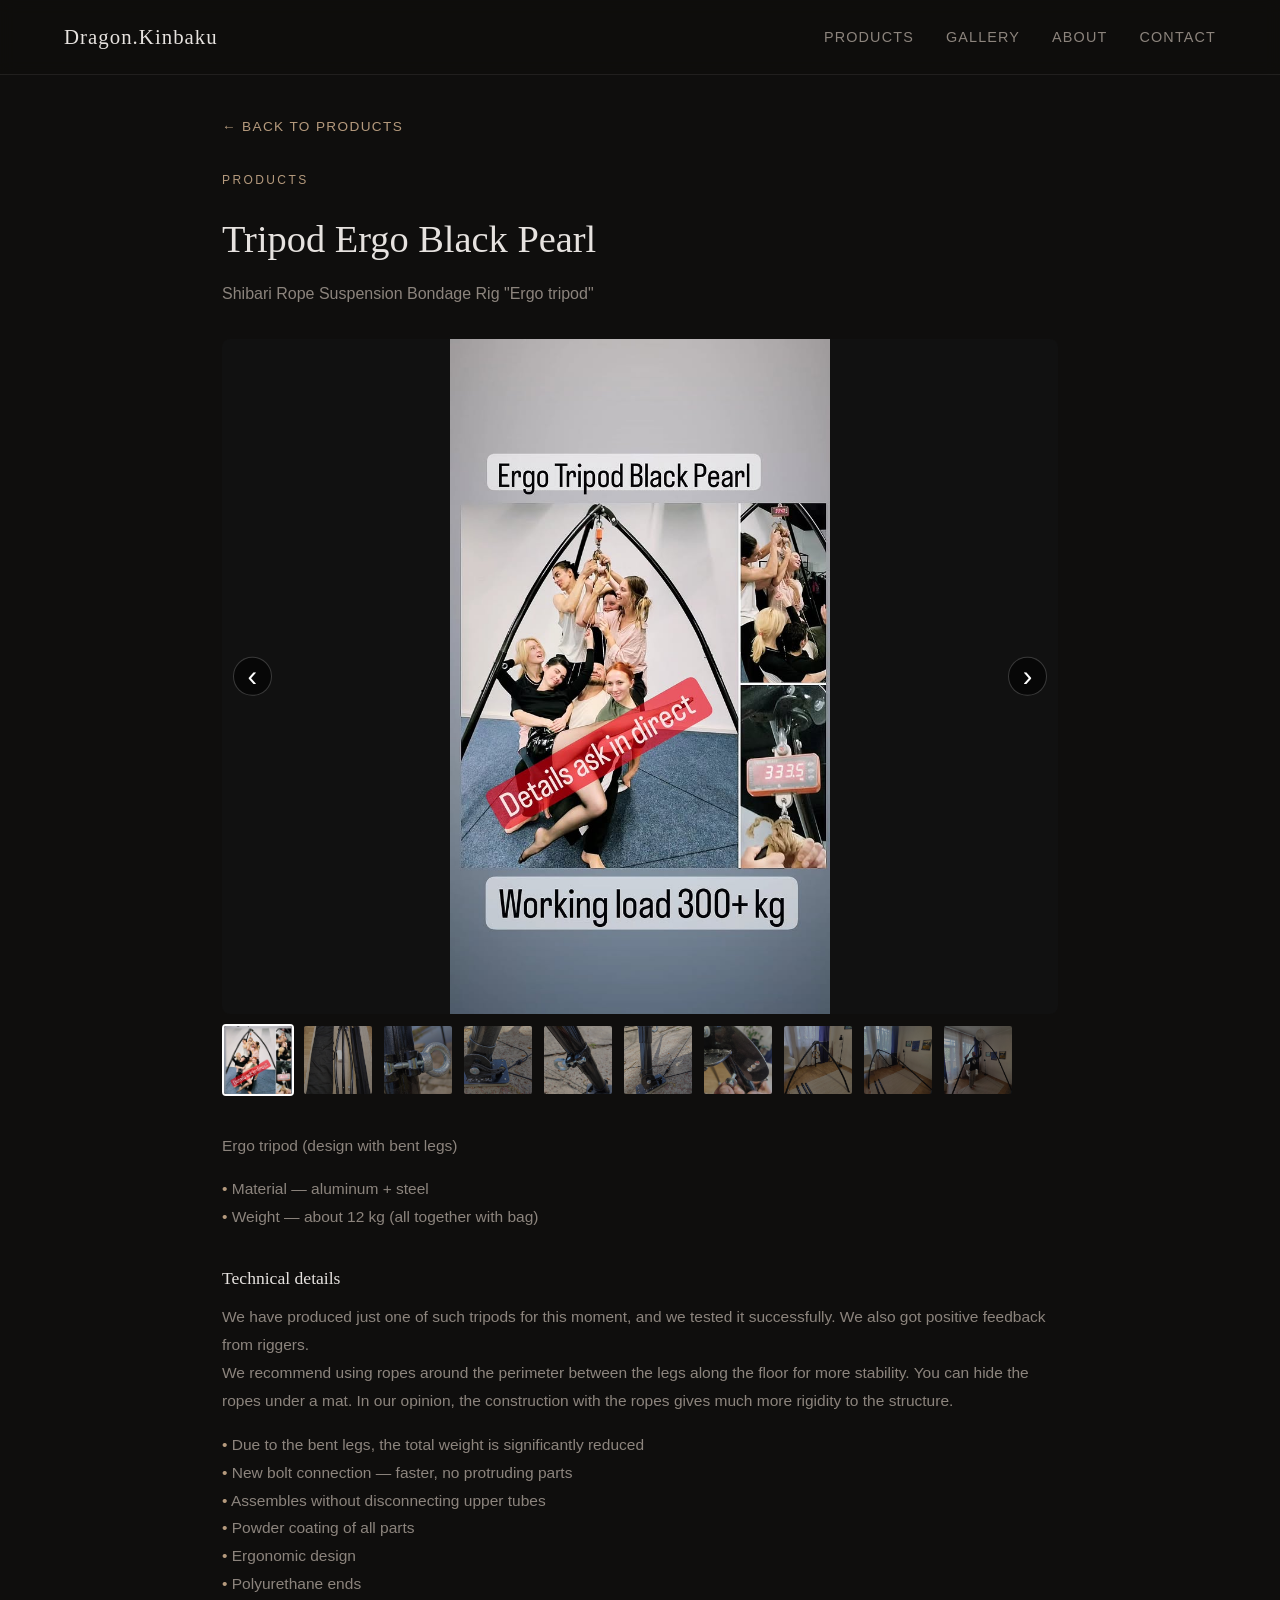
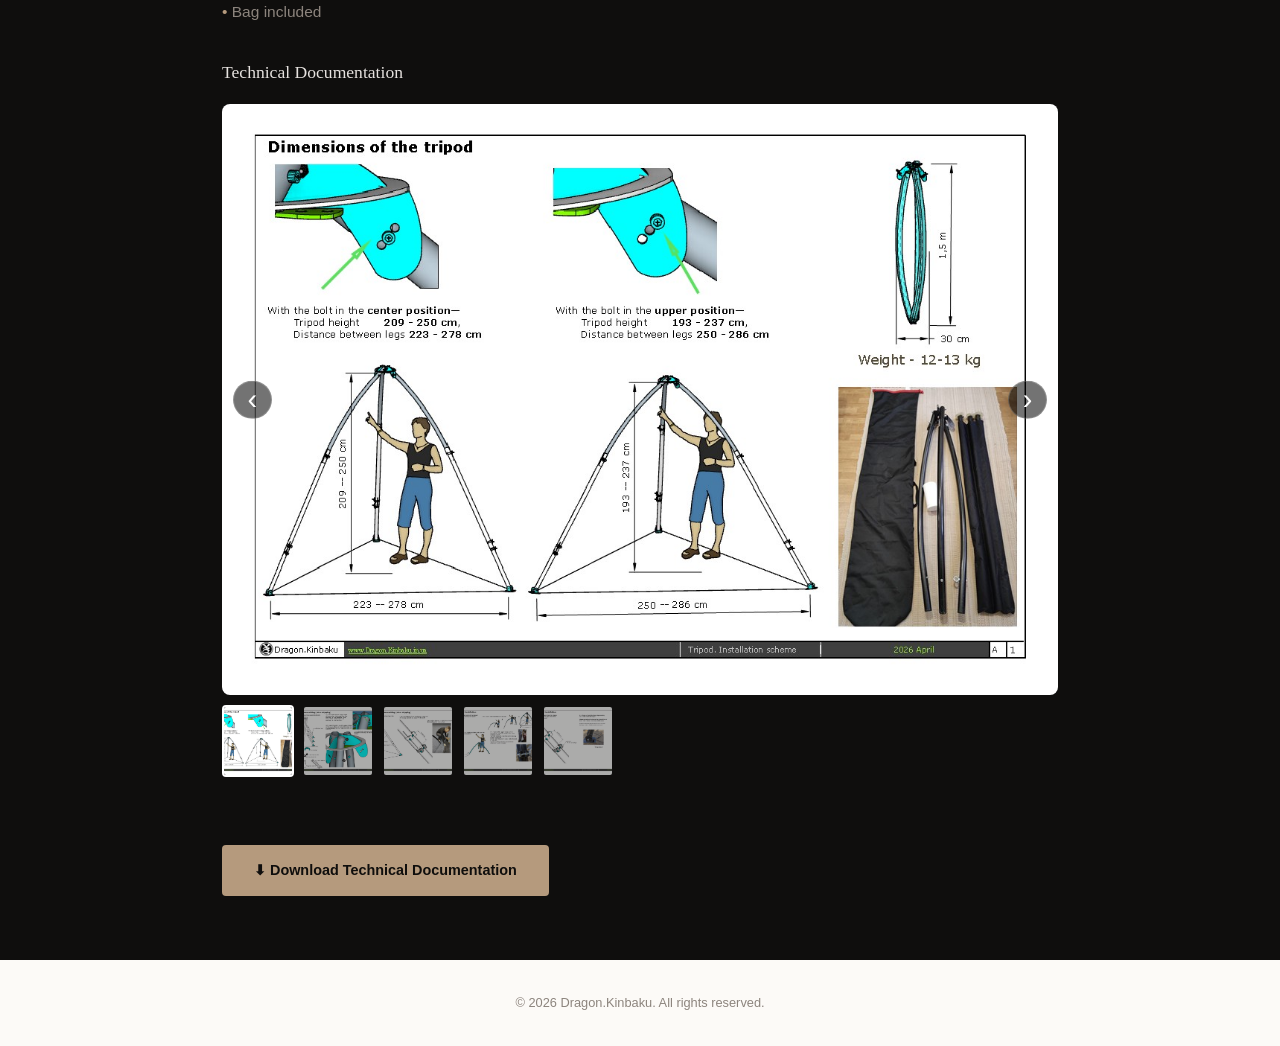
==== commit 0d23f785: "Tripode1: дві галереї stilts-стиль — фото продукту та технічна документація" ====
--- a/Tripode1/index.html
+++ b/Tripode1/index.html
@@ -96,6 +96,7 @@
       transition: opacity 0.2s;
     }
     .download-btn:hover { opacity: 0.8; }
+    .product-page .main-gallery { max-width: 100%; margin: 0 0 2rem; }
   </style>
 </head>
 <body style="background: var(--color-bg);">
@@ -121,7 +122,26 @@
     <h1 class="product-title">Tripod Ergo Black Pearl</h1>
     <p class="product-short">Shibari Rope Suspension Bondage Rig "Ergo tripod"</p>
 
-    <img src="../Portfolio/f03_Rig1.jpg" class="product-img zoomable" alt="Ergo tripod preview" />
+    <!-- Gallery 1: Product photos -->
+    <div class="main-gallery" id="gallery-product">
+      <div class="gallery-main">
+        <button class="gallery-arrow gallery-prev" data-gallery="product">&#8249;</button>
+        <img class="gallery-main-img" id="pg-main" src="../Portfolio/f03_Rig1.jpg" alt="Ergo tripod" />
+        <button class="gallery-arrow gallery-next" data-gallery="product">&#8250;</button>
+      </div>
+      <div class="gallery-thumbs" id="pg-thumbs">
+        <img class="gallery-thumb active" src="../Portfolio/f03_Rig1.jpg" alt="Preview" data-index="0" />
+        <img class="gallery-thumb" src="../Portfolio/Tripod bag.jpg" alt="Bag" data-index="1" />
+        <img class="gallery-thumb" src="../Portfolio/Tripode_details1.jpg" alt="Detail 1" data-index="2" />
+        <img class="gallery-thumb" src="../Portfolio/Tripode_details2.jpg" alt="Detail 2" data-index="3" />
+        <img class="gallery-thumb" src="../Portfolio/Tripode_details3.jpg" alt="Detail 3" data-index="4" />
+        <img class="gallery-thumb" src="../Portfolio/Tripode_details4.jpg" alt="Detail 4" data-index="5" />
+        <img class="gallery-thumb" src="../Portfolio/Tripode_details5.jpg" alt="Detail 5" data-index="6" />
+        <img class="gallery-thumb" src="../Portfolio/Tripode_details6.jpg" alt="Detail 6" data-index="7" />
+        <img class="gallery-thumb" src="../Portfolio/Tripode_details7.jpg" alt="Detail 7" data-index="8" />
+        <img class="gallery-thumb" src="../Portfolio/Tripode_details8.jpg" alt="Detail 8" data-index="9" />
+      </div>
+    </div>
 
     <div class="product-body">
       <p>Ergo tripod (design with bent legs)</p>
@@ -146,28 +166,21 @@
       </ul>
     </div>
 
-    <!-- Bag photo -->
-    <img src="../Portfolio/Tripod bag.jpg" class="product-img zoomable" alt="Tripod bag" />
-
-    <!-- Detail photos grid -->
-    <div class="product-images">
-      <img src="../Portfolio/Tripode_details1.jpg" class="product-img zoomable" alt="Detail 1" />
-      <img src="../Portfolio/Tripode_details2.jpg" class="product-img zoomable" alt="Detail 2" />
-      <img src="../Portfolio/Tripode_details3.jpg" class="product-img zoomable" alt="Detail 3" />
-      <img src="../Portfolio/Tripode_details4.jpg" class="product-img zoomable" alt="Detail 4" />
-      <img src="../Portfolio/Tripode_details5.jpg" class="product-img zoomable" alt="Detail 5" />
-      <img src="../Portfolio/Tripode_details6.jpg" class="product-img zoomable" alt="Detail 6" />
-      <img src="../Portfolio/Tripode_details7.jpg" class="product-img zoomable" alt="Detail 7" />
-      <img src="../Portfolio/Tripode_details8.jpg" class="product-img zoomable" alt="Detail 8" />
-    </div>
-
+    <!-- Gallery 2: Technical Documentation -->
     <h3 style="font-family: var(--font-serif); font-size: 1.1rem; font-weight: normal; color: var(--color-dark); margin: 2rem 0 1rem;">Technical Documentation</h3>
-    <div class="product-images">
-      <img src="../Portfolio/Ergo Tripod Dragon.Kinbaku 2026_04_13_1_Dimensions of the tripod.jpg" class="product-img zoomable" alt="Dimensions" />
-      <img src="../Portfolio/Ergo Tripod Dragon.Kinbaku 2026_04_13_2_Assembling1.jpg" class="product-img zoomable" alt="Assembling 1" />
-      <img src="../Portfolio/Ergo Tripod Dragon.Kinbaku 2026_04_13_3_Assembling2.jpg" class="product-img zoomable" alt="Assembling 2" />
-      <img src="../Portfolio/Ergo Tripod Dragon.Kinbaku 2026_04_13_4_Installation1.jpg" class="product-img zoomable" alt="Installation 1" />
-      <img src="../Portfolio/Ergo Tripod Dragon.Kinbaku 2026_04_13_5_Installation2.jpg" class="product-img zoomable" alt="Installation 2" />
+    <div class="main-gallery" id="gallery-tech">
+      <div class="gallery-main">
+        <button class="gallery-arrow gallery-prev" data-gallery="tech">&#8249;</button>
+        <img class="gallery-main-img" id="tg-main" src="../Portfolio/Ergo Tripod Dragon.Kinbaku 2026_04_13_1_Dimensions of the tripod.jpg" alt="Dimensions" />
+        <button class="gallery-arrow gallery-next" data-gallery="tech">&#8250;</button>
+      </div>
+      <div class="gallery-thumbs" id="tg-thumbs">
+        <img class="gallery-thumb active" src="../Portfolio/Ergo Tripod Dragon.Kinbaku 2026_04_13_1_Dimensions of the tripod.jpg" alt="Dimensions" data-index="0" />
+        <img class="gallery-thumb" src="../Portfolio/Ergo Tripod Dragon.Kinbaku 2026_04_13_2_Assembling1.jpg" alt="Assembling 1" data-index="1" />
+        <img class="gallery-thumb" src="../Portfolio/Ergo Tripod Dragon.Kinbaku 2026_04_13_3_Assembling2.jpg" alt="Assembling 2" data-index="2" />
+        <img class="gallery-thumb" src="../Portfolio/Ergo Tripod Dragon.Kinbaku 2026_04_13_4_Installation1.jpg" alt="Installation 1" data-index="3" />
+        <img class="gallery-thumb" src="../Portfolio/Ergo Tripod Dragon.Kinbaku 2026_04_13_5_Installation2.jpg" alt="Installation 2" data-index="4" />
+      </div>
     </div>
 
     <a class="download-btn" href="../Portfolio/Ergo Tripod Dragon.Kinbaku 2026_04_13.pdf" download>⬇ Download Technical Documentation</a>
@@ -195,14 +208,7 @@
 
     const lightbox = document.getElementById('lightbox');
     const lightboxImg = document.getElementById('lightboxImg');
-    document.querySelectorAll('.zoomable').forEach(img => {
-      img.addEventListener('click', () => {
-        lightboxImg.src = img.src;
-        lightboxImg.alt = img.alt;
-        lightbox.classList.add('open');
-        document.body.style.overflow = 'hidden';
-      });
-    });
+
     const closeLightbox = () => {
       lightbox.classList.remove('open');
       document.body.style.overflow = '';
@@ -210,6 +216,30 @@
     document.querySelector('.lightbox-close').addEventListener('click', closeLightbox);
     lightbox.addEventListener('click', e => { if (e.target === lightbox) closeLightbox(); });
     document.addEventListener('keydown', e => { if (e.key === 'Escape') closeLightbox(); });
+
+    function initGallery(mainImgId, thumbsId, prevBtn, nextBtn) {
+      const mainImg = document.getElementById(mainImgId);
+      const thumbs = [...document.querySelectorAll('#' + thumbsId + ' .gallery-thumb')];
+      if (!mainImg || !thumbs.length) return;
+      let current = 0;
+      function showSlide(idx) {
+        current = (idx + thumbs.length) % thumbs.length;
+        mainImg.src = thumbs[current].src;
+        thumbs.forEach((t, i) => t.classList.toggle('active', i === current));
+        thumbs[current].scrollIntoView({ behavior: 'smooth', block: 'nearest', inline: 'center' });
+      }
+      thumbs.forEach((t, i) => t.addEventListener('click', () => showSlide(i)));
+      document.querySelector(prevBtn).addEventListener('click', () => showSlide(current - 1));
+      document.querySelector(nextBtn).addEventListener('click', () => showSlide(current + 1));
+      mainImg.addEventListener('click', () => {
+        lightboxImg.src = mainImg.src;
+        lightbox.classList.add('open');
+        document.body.style.overflow = 'hidden';
+      });
+    }
+
+    initGallery('pg-main', 'pg-thumbs', '[data-gallery="product"].gallery-prev', '[data-gallery="product"].gallery-next');
+    initGallery('tg-main', 'tg-thumbs', '[data-gallery="tech"].gallery-prev', '[data-gallery="tech"].gallery-next');
   </script>
 
 </body>
--- a/style.css
+++ b/style.css
@@ -127,32 +127,75 @@
 
 /* ===== Gallery ===== */
 #gallery { background: var(--color-bg); }
-.gallery-grid {
-  display: grid;
-  grid-template-columns: repeat(auto-fill, minmax(320px, 1fr));
-  gap: 2rem;
-  max-width: 1100px;
+.main-gallery {
+  max-width: 700px;
   margin: 0 auto;
-  justify-items: center;
-}
-.gallery-grid blockquote {
-  width: 100% !important;
-  max-width: 100% !important;
-}
-.gallery-item {
+}
+.gallery-main {
+  position: relative;
+  background: #111;
+  border-radius: 8px;
   overflow: hidden;
-  border-radius: 2px;
-}
-.gallery-item img {
+  cursor: zoom-in;
+  display: flex;
+  align-items: center;
+  justify-content: center;
+  max-height: 75vh;
+}
+.gallery-main-img {
   width: 100%;
   height: auto;
+  max-height: 75vh;
+  object-fit: contain;
   display: block;
-  border-radius: 2px;
-  transition: transform 0.4s ease;
-}
-.gallery-item:hover img {
-  transform: scale(1.05);
-}
+  transition: opacity 0.2s;
+}
+.gallery-arrow {
+  position: absolute;
+  top: 50%;
+  transform: translateY(-50%);
+  background: rgba(0,0,0,0.55);
+  border: 1px solid rgba(255,255,255,0.2);
+  color: #fff;
+  font-size: 1.8rem;
+  line-height: 1;
+  width: 2.4rem;
+  height: 2.4rem;
+  border-radius: 50%;
+  cursor: pointer;
+  z-index: 10;
+  display: flex;
+  align-items: center;
+  justify-content: center;
+  transition: background 0.2s, border-color 0.2s;
+}
+.gallery-arrow:hover { background: rgba(255,255,255,0.15); border-color: #fff; }
+.gallery-prev { left: 0.7rem; }
+.gallery-next { right: 0.7rem; }
+.gallery-thumbs {
+  display: flex;
+  gap: 0.5rem;
+  margin-top: 0.6rem;
+  overflow-x: auto;
+  padding-bottom: 4px;
+  scrollbar-width: thin;
+  scrollbar-color: rgba(255,255,255,0.3) transparent;
+}
+.gallery-thumbs::-webkit-scrollbar { height: 4px; }
+.gallery-thumbs::-webkit-scrollbar-thumb { background: rgba(255,255,255,0.3); border-radius: 2px; }
+.gallery-thumb {
+  width: 72px;
+  height: 72px;
+  object-fit: cover;
+  border-radius: 4px;
+  border: 2px solid transparent;
+  cursor: pointer;
+  flex-shrink: 0;
+  opacity: 0.65;
+  transition: opacity 0.2s, border-color 0.2s;
+}
+.gallery-thumb:hover { opacity: 1; }
+.gallery-thumb.active { border-color: #fff; opacity: 1; }
 
 /* ===== Catalog ===== */
 #catalog { background: var(--color-beige); }
@@ -450,7 +493,6 @@
     border-bottom: 1px solid var(--color-beige);
   }
 
-  .gallery-grid { grid-template-columns: 1fr; }
   section { padding: 4rem 1.5rem; }
   #hero { padding: 6rem 1.5rem 3rem; }
 }
